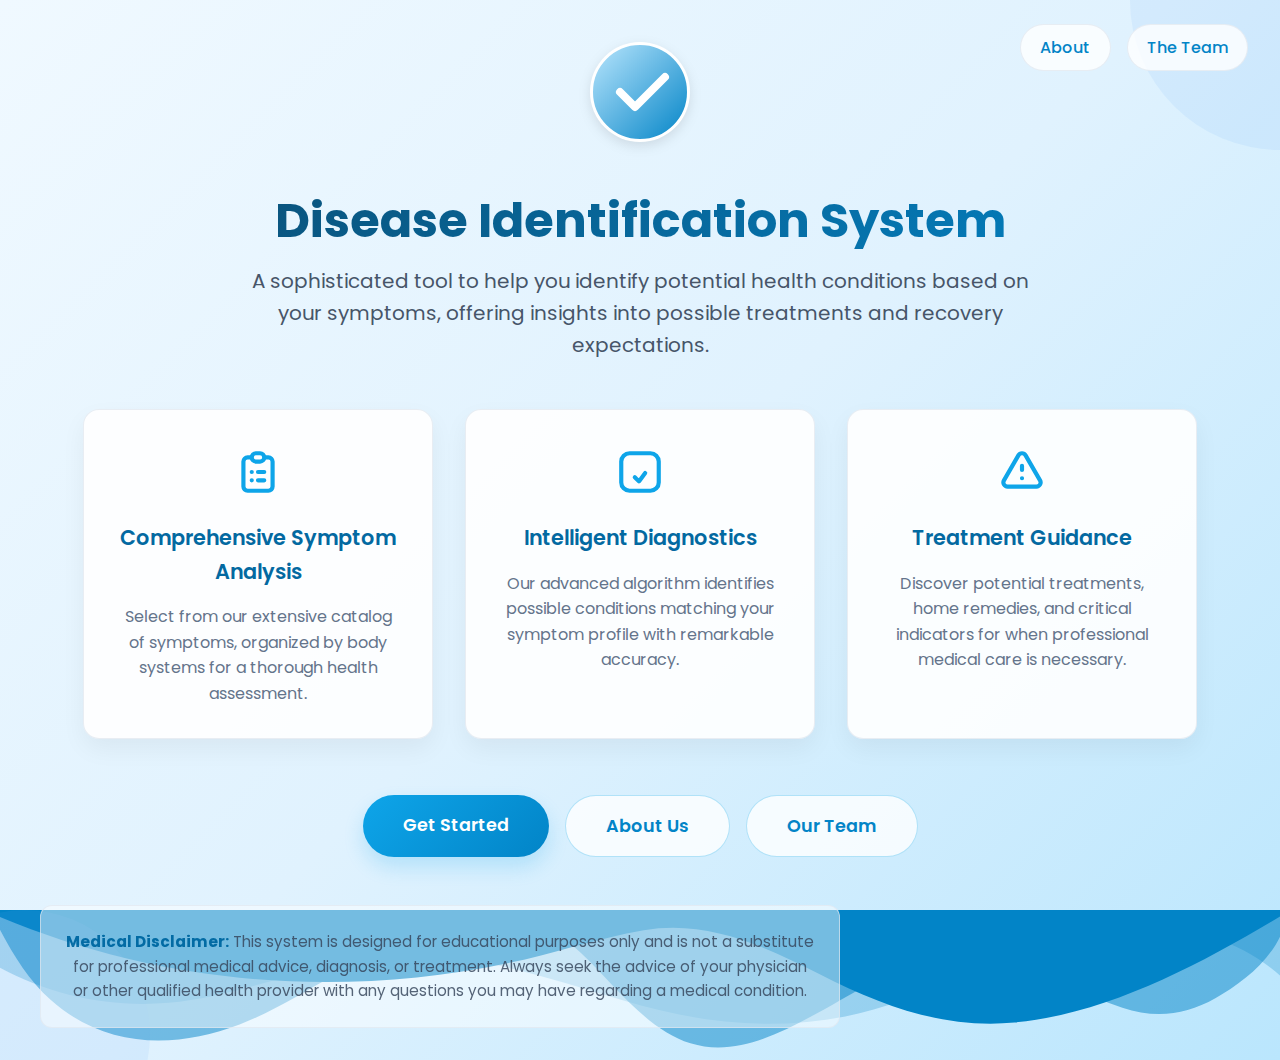
==== home.html @ acebd035 "Add files via upload" ====
<!DOCTYPE html>
<html lang="en">
<head>
    <meta charset="UTF-8">
    <meta name="viewport" content="width=device-width, initial-scale=1.0">
    <title>Disease Identification System - Welcome</title>
    <style>
        @import url('https://fonts.googleapis.com/css2?family=Poppins:wght@300;400;500;600;700&display=swap');
        
        * {
            margin: 0;
            padding: 0;
            box-sizing: border-box;
            font-family: 'Poppins', sans-serif;
        }
        
        body {
            background-color: #f8fafc;
            color: #334155;
            line-height: 1.6;
            overflow-x: hidden;
        }
        
        .nav-container {
            position: absolute;
            top: 0;
            left: 0;
            width: 100%;
            padding: 1.5rem 2rem;
            display: flex;
            justify-content: flex-end;
            z-index: 10;
        }
        
        .nav-buttons {
            display: flex;
            gap: 1rem;
        }
        
        .nav-btn {
            background-color: rgba(255, 255, 255, 0.8);
            color: #0284c7;
            padding: 0.6rem 1.2rem;
            border-radius: 30px;
            text-decoration: none;
            font-weight: 500;
            transition: all 0.3s ease;
            border: 1px solid rgba(226, 232, 240, 0.8);
        }
        
        .nav-btn:hover {
            background-color: white;
            transform: translateY(-2px);
            box-shadow: 0 5px 15px rgba(0, 0, 0, 0.05);
        }
        
        .hero-container {
            min-height: 100vh;
            display: flex;
            flex-direction: column;
            align-items: center;
            justify-content: center;
            padding: 2rem;
            text-align: center;
            background: linear-gradient(135deg, #f0f9ff 0%, #e0f2fe 50%, #bae6fd 100%);
            position: relative;
            overflow: hidden;
        }
        
        .hero-container::before {
            content: '';
            position: absolute;
            top: -150px;
            right: -150px;
            width: 300px;
            height: 300px;
            border-radius: 50%;
            background: rgba(96, 165, 250, 0.1);
            z-index: 0;
        }
        
        .hero-container::after {
            content: '';
            position: absolute;
            bottom: -100px;
            left: -100px;
            width: 250px;
            height: 250px;
            border-radius: 50%;
            background: rgba(96, 165, 250, 0.1);
            z-index: 0;
        }
        
        .content-wrapper {
            position: relative;
            z-index: 1;
            width: 100%;
            max-width: 1200px;
        }
        
        .logo {
            margin-bottom: 2rem;
            position: relative;
        }
        
        .logo svg {
            filter: drop-shadow(0px 4px 6px rgba(0, 0, 0, 0.1));
        }
        
        h1 {
            font-size: 3rem;
            font-weight: 700;
            margin-bottom: 1rem;
            background: linear-gradient(135deg, #0c4a6e 0%, #0284c7 100%);
            -webkit-background-clip: text;
            -webkit-text-fill-color: transparent;
            background-clip: text;
            line-height: 1.2;
        }
        
        .tagline {
            font-size: 1.25rem;
            font-weight: 400;
            margin-bottom: 3rem;
            max-width: 800px;
            margin-left: auto;
            margin-right: auto;
            color: #475569;
        }
        
        .features {
            display: flex;
            flex-wrap: wrap;
            justify-content: center;
            gap: 2rem;
            margin-bottom: 3.5rem;
            max-width: 1200px;
        }
        
        .feature {
            background-color: rgba(255, 255, 255, 0.9);
            padding: 2rem;
            border-radius: 16px;
            box-shadow: 0 10px 25px rgba(0, 0, 0, 0.05);
            flex: 1 1 300px;
            max-width: 350px;
            transition: all 0.4s ease;
            border: 1px solid rgba(226, 232, 240, 0.8);
            position: relative;
            overflow: hidden;
        }
        
        .feature::before {
            content: '';
            position: absolute;
            top: 0;
            left: 0;
            right: 0;
            height: 4px;
            background: linear-gradient(90deg, #0ea5e9, #38bdf8);
            transform: scaleX(0);
            transform-origin: left;
            transition: transform 0.4s ease;
        }
        
        .feature:hover {
            transform: translateY(-10px);
            box-shadow: 0 20px 30px rgba(0, 0, 0, 0.08);
        }
        
        .feature:hover::before {
            transform: scaleX(1);
        }
        
        .feature h3 {
            color: #0369a1;
            margin-bottom: 1rem;
            font-weight: 600;
            font-size: 1.3rem;
            position: relative;
            display: inline-block;
        }
        
        .feature p {
            color: #64748b;
            font-size: 1rem;
        }
        
        .feature-icon {
            margin-bottom: 1.2rem;
            height: 60px;
            display: flex;
            justify-content: center;
            align-items: center;
        }
        
        .main-buttons {
            display: flex;
            gap: 1rem;
            justify-content: center;
            flex-wrap: wrap;
        }
        
        .get-started-btn {
            display: inline-block;
            background: linear-gradient(135deg, #0ea5e9 0%, #0284c7 100%);
            color: white;
            font-size: 1.1rem;
            padding: 1rem 2.5rem;
            border-radius: 50px;
            text-decoration: none;
            font-weight: 600;
            transition: all 0.3s ease;
            border: none;
            cursor: pointer;
            box-shadow: 0 10px 20px rgba(14, 165, 233, 0.2);
            position: relative;
            overflow: hidden;
            z-index: 1;
        }
        
        .get-started-btn::before {
            content: '';
            position: absolute;
            top: 0;
            left: 0;
            width: 100%;
            height: 100%;
            background: linear-gradient(135deg, #0284c7 0%, #075985 100%);
            z-index: -1;
            opacity: 0;
            transition: opacity 0.3s ease;
        }
        
        .get-started-btn:hover {
            transform: translateY(-3px);
            box-shadow: 0 15px 25px rgba(14, 165, 233, 0.3);
        }
        
        .get-started-btn:hover::before {
            opacity: 1;
        }
        
        .get-started-btn:active {
            transform: translateY(0);
        }
        
        .secondary-btn {
            display: inline-block;
            background: rgba(255, 255, 255, 0.8);
            color: #0284c7;
            font-size: 1.1rem;
            padding: 1rem 2.5rem;
            border-radius: 50px;
            text-decoration: none;
            font-weight: 600;
            transition: all 0.3s ease;
            border: 1px solid rgba(14, 165, 233, 0.3);
            cursor: pointer;
        }
        
        .secondary-btn:hover {
            background: white;
            transform: translateY(-3px);
            box-shadow: 0 10px 20px rgba(0, 0, 0, 0.05);
        }
        
        .wave-divider {
            width: 100%;
            position: absolute;
            bottom: 0;
            left: 0;
            line-height: 0;
        }
        
        .wave-divider svg {
            width: 100%;
            height: 150px;
        }
        
        .disclaimer {
            margin-top: 3rem;
            font-size: 0.95rem;
            opacity: 0.9;
            max-width: 800px;
            padding: 1.5rem;
            background-color: rgba(255, 255, 255, 0.5);
            border-radius: 12px;
            border: 1px solid rgba(226, 232, 240, 0.8);
            color: #475569;
        }
        
        .disclaimer strong {
            color: #0369a1;
        }
        
        @media (max-width: 768px) {
            h1 {
                font-size: 2.2rem;
            }
            
            .tagline {
                font-size: 1.1rem;
            }
            
            .feature {
                padding: 1.5rem;
            }
            
            .nav-container {
                justify-content: center;
                padding: 1rem;
            }
        }
    </style>
</head>
<body>
    <div class="hero-container">
        <div class="nav-container">
            <div class="nav-buttons">
                <a href="about.html" class="nav-btn">About</a>
                <a href="theteam.html" class="nav-btn">The Team</a>
            </div>
        </div>
        
        <div class="content-wrapper">
            <div class="logo">
                <svg width="120" height="120" viewBox="0 0 120 120">
                    <defs>
                        <linearGradient id="logoGradient" x1="0%" y1="0%" x2="100%" y2="100%">
                            <stop offset="0%" stop-color="#bae6fd" />
                            <stop offset="100%" stop-color="#0284c7" />
                        </linearGradient>
                    </defs>
                    <circle cx="60" cy="60" r="50" fill="white" />
                    <circle cx="60" cy="60" r="48" fill="url(#logoGradient)" stroke="white" stroke-width="2" />
                    <path d="M40,60 L55,75 L85,45" stroke="white" stroke-width="8" fill="none" stroke-linecap="round" stroke-linejoin="round" />
                </svg>
            </div>
            
            <h1>Disease Identification System</h1>
            <p class="tagline">A sophisticated tool to help you identify potential health conditions based on your symptoms, offering insights into possible treatments and recovery expectations.</p>
            
            <div class="features">
                <div class="feature">
                    <div class="feature-icon">
                        <svg width="50" height="50" viewBox="0 0 24 24" fill="none" xmlns="http://www.w3.org/2000/svg">
                            <path d="M9 5H7C5.89543 5 5 5.89543 5 7V19C5 20.1046 5.89543 21 7 21H17C18.1046 21 19 20.1046 19 19V7C19 5.89543 18.1046 5 17 5H15M9 5C9 6.10457 9.89543 7 11 7H13C14.1046 7 15 6.10457 15 5M9 5C9 3.89543 9.89543 3 11 3H13C14.1046 3 15 3.89543 15 5M12 12H15M12 16H15M9 12H9.01M9 16H9.01" stroke="#0ea5e9" stroke-width="2" stroke-linecap="round" stroke-linejoin="round"/>
                        </svg>
                    </div>
                    <h3>Comprehensive Symptom Analysis</h3>
                    <p>Select from our extensive catalog of symptoms, organized by body systems for a thorough health assessment.</p>
                </div>
                
                <div class="feature">
                    <div class="feature-icon">
                        <svg width="50" height="50" viewBox="0 0 24 24" fill="none" xmlns="http://www.w3.org/2000/svg">
                            <path d="M9.5 14.5L11.5 16.5L14.5 12.5M7 21H17C19.2091 21 21 19.2091 21 17V7C21 4.79086 19.2091 3 17 3H7C4.79086 3 3 4.79086 3 7V17C3 19.2091 4.79086 21 7 21Z" stroke="#0ea5e9" stroke-width="2" stroke-linecap="round" stroke-linejoin="round"/>
                        </svg>
                    </div>
                    <h3>Intelligent Diagnostics</h3>
                    <p>Our advanced algorithm identifies possible conditions matching your symptom profile with remarkable accuracy.</p>
                </div>
                
                <div class="feature">
                    <div class="feature-icon">
                        <svg width="50" height="50" viewBox="0 0 24 24" fill="none" xmlns="http://www.w3.org/2000/svg">
                            <path d="M12 9V11M12 15H12.01M5.07183 19H18.9282C20.4678 19 21.4301 17.3333 20.6603 16L13.7321 4C12.9623 2.66667 11.0378 2.66667 10.268 4L3.33978 16C2.56998 17.3333 3.53223 19 5.07183 19Z" stroke="#0ea5e9" stroke-width="2" stroke-linecap="round" stroke-linejoin="round"/>
                        </svg>
                    </div>
                    <h3>Treatment Guidance</h3>
                    <p>Discover potential treatments, home remedies, and critical indicators for when professional medical care is necessary.</p>
                </div>
            </div>
            
            <div class="main-buttons">
                <a href="index.html" class="get-started-btn">Get Started</a>
                <a href="about.html" class="secondary-btn">About Us</a>
                <a href="theteam.html" class="secondary-btn">Our Team</a>
            </div>
            
            <div class="disclaimer">
                <strong>Medical Disclaimer:</strong> This system is designed for educational purposes only and is not a substitute for professional medical advice, diagnosis, or treatment. Always seek the advice of your physician or other qualified health provider with any questions you may have regarding a medical condition.
            </div>
        </div>
        
        <div class="wave-divider">
            <svg xmlns="http://www.w3.org/2000/svg" viewBox="0 0 1200 120" preserveAspectRatio="none">
                <path d="M0,0V46.29c47.79,22.2,103.59,32.17,158,28,70.36-5.37,136.33-33.31,206.8-37.5C438.64,32.43,512.34,53.67,583,72.05c69.27,18,138.3,24.88,209.4,13.08,36.15-6,69.85-17.84,104.45-29.34C989.49,25,1113-14.29,1200,52.47V0Z" opacity=".25" fill="#0284c7"></path>
                <path d="M0,0V15.81C13,36.92,27.64,56.86,47.69,72.05,99.41,111.27,165,111,224.58,91.58c31.15-10.15,60.09-26.07,89.67-39.8,40.92-19,84.73-46,130.83-49.67,36.26-2.85,70.9,9.42,98.6,31.56,31.77,25.39,62.32,62,103.63,73,40.44,10.79,81.35-6.69,119.13-24.28s75.16-39,116.92-43.05c59.73-5.85,113.28,22.88,168.9,38.84,30.2,8.66,59,6.17,87.09-7.5,22.43-10.89,48-26.93,60.65-49.24V0Z" opacity=".5" fill="#0284c7"></path>
                <path d="M0,0V5.63C149.93,59,314.09,71.32,475.83,42.57c43-7.64,84.23-20.12,127.61-26.46,59-8.63,112.48,12.24,165.56,35.4C827.93,77.22,886,95.24,951.2,90c86.53-7,172.46-45.71,248.8-84.81V0Z" fill="#0284c7"></path>
            </svg>
        </div>
    </div>
</body>
</html>
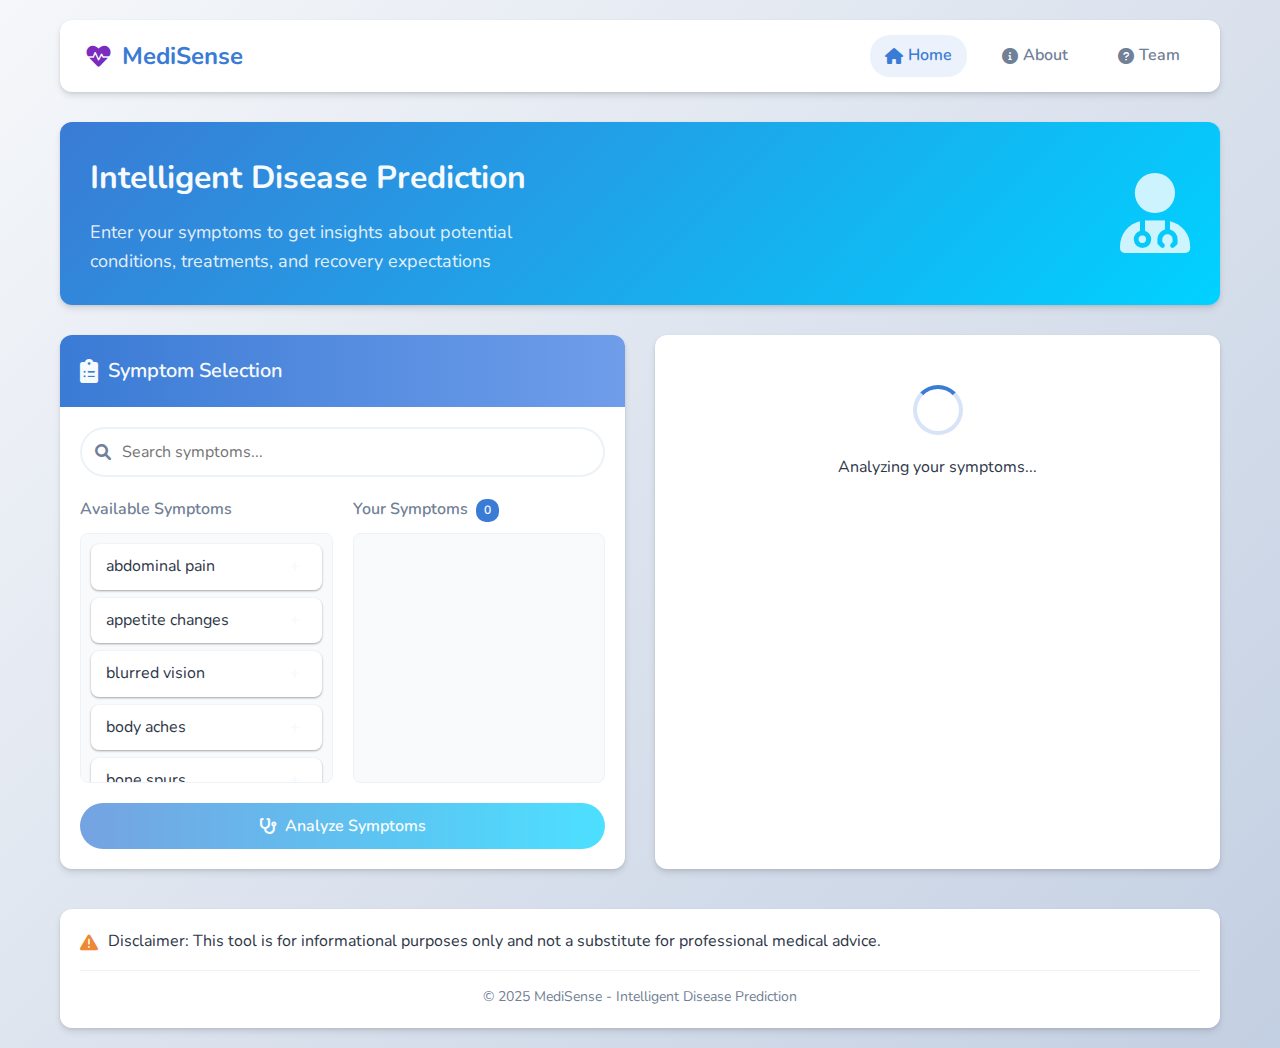
==== commit 1c2ed76b: "Update home.html" ====
--- a/home.html
+++ b/home.html
@@ -3,394 +3,141 @@
 <head>
     <meta charset="UTF-8">
     <meta name="viewport" content="width=device-width, initial-scale=1.0">
-    <title>Disease Identification System - Welcome</title>
-    <style>
-        @import url('https://fonts.googleapis.com/css2?family=Poppins:wght@300;400;500;600;700&display=swap');
-        
-        * {
-            margin: 0;
-            padding: 0;
-            box-sizing: border-box;
-            font-family: 'Poppins', sans-serif;
-        }
-        
-        body {
-            background-color: #f8fafc;
-            color: #334155;
-            line-height: 1.6;
-            overflow-x: hidden;
-        }
-        
-        .nav-container {
-            position: absolute;
-            top: 0;
-            left: 0;
-            width: 100%;
-            padding: 1.5rem 2rem;
-            display: flex;
-            justify-content: flex-end;
-            z-index: 10;
-        }
-        
-        .nav-buttons {
-            display: flex;
-            gap: 1rem;
-        }
-        
-        .nav-btn {
-            background-color: rgba(255, 255, 255, 0.8);
-            color: #0284c7;
-            padding: 0.6rem 1.2rem;
-            border-radius: 30px;
-            text-decoration: none;
-            font-weight: 500;
-            transition: all 0.3s ease;
-            border: 1px solid rgba(226, 232, 240, 0.8);
-        }
-        
-        .nav-btn:hover {
-            background-color: white;
-            transform: translateY(-2px);
-            box-shadow: 0 5px 15px rgba(0, 0, 0, 0.05);
-        }
-        
-        .hero-container {
-            min-height: 100vh;
-            display: flex;
-            flex-direction: column;
-            align-items: center;
-            justify-content: center;
-            padding: 2rem;
-            text-align: center;
-            background: linear-gradient(135deg, #f0f9ff 0%, #e0f2fe 50%, #bae6fd 100%);
-            position: relative;
-            overflow: hidden;
-        }
-        
-        .hero-container::before {
-            content: '';
-            position: absolute;
-            top: -150px;
-            right: -150px;
-            width: 300px;
-            height: 300px;
-            border-radius: 50%;
-            background: rgba(96, 165, 250, 0.1);
-            z-index: 0;
-        }
-        
-        .hero-container::after {
-            content: '';
-            position: absolute;
-            bottom: -100px;
-            left: -100px;
-            width: 250px;
-            height: 250px;
-            border-radius: 50%;
-            background: rgba(96, 165, 250, 0.1);
-            z-index: 0;
-        }
-        
-        .content-wrapper {
-            position: relative;
-            z-index: 1;
-            width: 100%;
-            max-width: 1200px;
-        }
-        
-        .logo {
-            margin-bottom: 2rem;
-            position: relative;
-        }
-        
-        .logo svg {
-            filter: drop-shadow(0px 4px 6px rgba(0, 0, 0, 0.1));
-        }
-        
-        h1 {
-            font-size: 3rem;
-            font-weight: 700;
-            margin-bottom: 1rem;
-            background: linear-gradient(135deg, #0c4a6e 0%, #0284c7 100%);
-            -webkit-background-clip: text;
-            -webkit-text-fill-color: transparent;
-            background-clip: text;
-            line-height: 1.2;
-        }
-        
-        .tagline {
-            font-size: 1.25rem;
-            font-weight: 400;
-            margin-bottom: 3rem;
-            max-width: 800px;
-            margin-left: auto;
-            margin-right: auto;
-            color: #475569;
-        }
-        
-        .features {
-            display: flex;
-            flex-wrap: wrap;
-            justify-content: center;
-            gap: 2rem;
-            margin-bottom: 3.5rem;
-            max-width: 1200px;
-        }
-        
-        .feature {
-            background-color: rgba(255, 255, 255, 0.9);
-            padding: 2rem;
-            border-radius: 16px;
-            box-shadow: 0 10px 25px rgba(0, 0, 0, 0.05);
-            flex: 1 1 300px;
-            max-width: 350px;
-            transition: all 0.4s ease;
-            border: 1px solid rgba(226, 232, 240, 0.8);
-            position: relative;
-            overflow: hidden;
-        }
-        
-        .feature::before {
-            content: '';
-            position: absolute;
-            top: 0;
-            left: 0;
-            right: 0;
-            height: 4px;
-            background: linear-gradient(90deg, #0ea5e9, #38bdf8);
-            transform: scaleX(0);
-            transform-origin: left;
-            transition: transform 0.4s ease;
-        }
-        
-        .feature:hover {
-            transform: translateY(-10px);
-            box-shadow: 0 20px 30px rgba(0, 0, 0, 0.08);
-        }
-        
-        .feature:hover::before {
-            transform: scaleX(1);
-        }
-        
-        .feature h3 {
-            color: #0369a1;
-            margin-bottom: 1rem;
-            font-weight: 600;
-            font-size: 1.3rem;
-            position: relative;
-            display: inline-block;
-        }
-        
-        .feature p {
-            color: #64748b;
-            font-size: 1rem;
-        }
-        
-        .feature-icon {
-            margin-bottom: 1.2rem;
-            height: 60px;
-            display: flex;
-            justify-content: center;
-            align-items: center;
-        }
-        
-        .main-buttons {
-            display: flex;
-            gap: 1rem;
-            justify-content: center;
-            flex-wrap: wrap;
-        }
-        
-        .get-started-btn {
-            display: inline-block;
-            background: linear-gradient(135deg, #0ea5e9 0%, #0284c7 100%);
-            color: white;
-            font-size: 1.1rem;
-            padding: 1rem 2.5rem;
-            border-radius: 50px;
-            text-decoration: none;
-            font-weight: 600;
-            transition: all 0.3s ease;
-            border: none;
-            cursor: pointer;
-            box-shadow: 0 10px 20px rgba(14, 165, 233, 0.2);
-            position: relative;
-            overflow: hidden;
-            z-index: 1;
-        }
-        
-        .get-started-btn::before {
-            content: '';
-            position: absolute;
-            top: 0;
-            left: 0;
-            width: 100%;
-            height: 100%;
-            background: linear-gradient(135deg, #0284c7 0%, #075985 100%);
-            z-index: -1;
-            opacity: 0;
-            transition: opacity 0.3s ease;
-        }
-        
-        .get-started-btn:hover {
-            transform: translateY(-3px);
-            box-shadow: 0 15px 25px rgba(14, 165, 233, 0.3);
-        }
-        
-        .get-started-btn:hover::before {
-            opacity: 1;
-        }
-        
-        .get-started-btn:active {
-            transform: translateY(0);
-        }
-        
-        .secondary-btn {
-            display: inline-block;
-            background: rgba(255, 255, 255, 0.8);
-            color: #0284c7;
-            font-size: 1.1rem;
-            padding: 1rem 2.5rem;
-            border-radius: 50px;
-            text-decoration: none;
-            font-weight: 600;
-            transition: all 0.3s ease;
-            border: 1px solid rgba(14, 165, 233, 0.3);
-            cursor: pointer;
-        }
-        
-        .secondary-btn:hover {
-            background: white;
-            transform: translateY(-3px);
-            box-shadow: 0 10px 20px rgba(0, 0, 0, 0.05);
-        }
-        
-        .wave-divider {
-            width: 100%;
-            position: absolute;
-            bottom: 0;
-            left: 0;
-            line-height: 0;
-        }
-        
-        .wave-divider svg {
-            width: 100%;
-            height: 150px;
-        }
-        
-        .disclaimer {
-            margin-top: 3rem;
-            font-size: 0.95rem;
-            opacity: 0.9;
-            max-width: 800px;
-            padding: 1.5rem;
-            background-color: rgba(255, 255, 255, 0.5);
-            border-radius: 12px;
-            border: 1px solid rgba(226, 232, 240, 0.8);
-            color: #475569;
-        }
-        
-        .disclaimer strong {
-            color: #0369a1;
-        }
-        
-        @media (max-width: 768px) {
-            h1 {
-                font-size: 2.2rem;
-            }
-            
-            .tagline {
-                font-size: 1.1rem;
-            }
-            
-            .feature {
-                padding: 1.5rem;
-            }
-            
-            .nav-container {
-                justify-content: center;
-                padding: 1rem;
-            }
-        }
-    </style>
+    <title>MediSense | Intelligent Disease Predictor</title>
+    <link rel="stylesheet" href="styles.css">
+    <link href="https://cdnjs.cloudflare.com/ajax/libs/font-awesome/6.0.0-beta3/css/all.min.css" rel="stylesheet">
+    <link href="https://fonts.googleapis.com/css2?family=Nunito:wght@300;400;500;600;700&display=swap" rel="stylesheet">
 </head>
 <body>
-    <div class="hero-container">
-        <div class="nav-container">
-            <div class="nav-buttons">
-                <a href="about.html" class="nav-btn">About</a>
-                <a href="theteam.html" class="nav-btn">The Team</a>
+    <div class="app-container">
+        <nav class="app-nav">
+            <div class="logo">
+                <i class="fas fa-heartbeat pulse-icon"></i>
+                <h1>MediSense</h1>
+            </div>
+            <div class="nav-links">
+                <a href="index.html" class="active"><i class="fas fa-home"></i> Home</a>
+                <a href="about.html"><i class="fas fa-info-circle"></i> About</a>
+                <a href="theteam.html"><i class="fas fa-question-circle"></i> Team</a>
+            </div>
+        </nav>
+
+        <div class="hero-section">
+            <div class="hero-content">
+                <h2>Intelligent Disease Prediction</h2>
+                <p>Enter your symptoms to get insights about potential conditions, treatments, and recovery expectations</p>
+            </div>
+            <div class="hero-image">
+                <i class="fas fa-user-md"></i>
             </div>
         </div>
-        
-        <div class="content-wrapper">
-            <div class="logo">
-                <svg width="120" height="120" viewBox="0 0 120 120">
-                    <defs>
-                        <linearGradient id="logoGradient" x1="0%" y1="0%" x2="100%" y2="100%">
-                            <stop offset="0%" stop-color="#bae6fd" />
-                            <stop offset="100%" stop-color="#0284c7" />
-                        </linearGradient>
-                    </defs>
-                    <circle cx="60" cy="60" r="50" fill="white" />
-                    <circle cx="60" cy="60" r="48" fill="url(#logoGradient)" stroke="white" stroke-width="2" />
-                    <path d="M40,60 L55,75 L85,45" stroke="white" stroke-width="8" fill="none" stroke-linecap="round" stroke-linejoin="round" />
-                </svg>
-            </div>
-            
-            <h1>Disease Identification System</h1>
-            <p class="tagline">A sophisticated tool to help you identify potential health conditions based on your symptoms, offering insights into possible treatments and recovery expectations.</p>
-            
-            <div class="features">
-                <div class="feature">
-                    <div class="feature-icon">
-                        <svg width="50" height="50" viewBox="0 0 24 24" fill="none" xmlns="http://www.w3.org/2000/svg">
-                            <path d="M9 5H7C5.89543 5 5 5.89543 5 7V19C5 20.1046 5.89543 21 7 21H17C18.1046 21 19 20.1046 19 19V7C19 5.89543 18.1046 5 17 5H15M9 5C9 6.10457 9.89543 7 11 7H13C14.1046 7 15 6.10457 15 5M9 5C9 3.89543 9.89543 3 11 3H13C14.1046 3 15 3.89543 15 5M12 12H15M12 16H15M9 12H9.01M9 16H9.01" stroke="#0ea5e9" stroke-width="2" stroke-linecap="round" stroke-linejoin="round"/>
-                        </svg>
-                    </div>
-                    <h3>Comprehensive Symptom Analysis</h3>
-                    <p>Select from our extensive catalog of symptoms, organized by body systems for a thorough health assessment.</p>
+
+        <main class="main-content">
+            <section class="symptoms-card">
+                <div class="card-header">
+                    <i class="fas fa-clipboard-list"></i>
+                    <h2>Symptom Selection</h2>
                 </div>
                 
-                <div class="feature">
-                    <div class="feature-icon">
-                        <svg width="50" height="50" viewBox="0 0 24 24" fill="none" xmlns="http://www.w3.org/2000/svg">
-                            <path d="M9.5 14.5L11.5 16.5L14.5 12.5M7 21H17C19.2091 21 21 19.2091 21 17V7C21 4.79086 19.2091 3 17 3H7C4.79086 3 3 4.79086 3 7V17C3 19.2091 4.79086 21 7 21Z" stroke="#0ea5e9" stroke-width="2" stroke-linecap="round" stroke-linejoin="round"/>
-                        </svg>
-                    </div>
-                    <h3>Intelligent Diagnostics</h3>
-                    <p>Our advanced algorithm identifies possible conditions matching your symptom profile with remarkable accuracy.</p>
+                <div class="search-wrapper">
+                    <i class="fas fa-search"></i>
+                    <input type="text" id="symptom-search" placeholder="Search symptoms...">
                 </div>
                 
-                <div class="feature">
-                    <div class="feature-icon">
-                        <svg width="50" height="50" viewBox="0 0 24 24" fill="none" xmlns="http://www.w3.org/2000/svg">
-                            <path d="M12 9V11M12 15H12.01M5.07183 19H18.9282C20.4678 19 21.4301 17.3333 20.6603 16L13.7321 4C12.9623 2.66667 11.0378 2.66667 10.268 4L3.33978 16C2.56998 17.3333 3.53223 19 5.07183 19Z" stroke="#0ea5e9" stroke-width="2" stroke-linecap="round" stroke-linejoin="round"/>
-                        </svg>
+                <div class="symptoms-selection">
+                    <div class="symptoms-column">
+                        <h3>Available Symptoms</h3>
+                        <div id="available-symptoms-list" class="symptoms-list"></div>
                     </div>
-                    <h3>Treatment Guidance</h3>
-                    <p>Discover potential treatments, home remedies, and critical indicators for when professional medical care is necessary.</p>
+                    
+                    <div class="symptoms-column">
+                        <h3>Your Symptoms <span id="selected-count" class="count-badge">0</span></h3>
+                        <div id="selected-symptoms-list" class="symptoms-list"></div>
+                    </div>
                 </div>
+                
+                <button id="predict-btn" class="action-button" disabled>
+                    <i class="fas fa-stethoscope"></i> Analyze Symptoms
+                </button>
+            </section>
+
+            <section class="results-card" id="results-container">
+                <div class="loader-container" id="loader">
+                    <div class="loader"></div>
+                    <p>Analyzing your symptoms...</p>
+                </div>
+                
+                <div id="results-content" style="display: none;">
+                    <div class="diagnosis-section">
+                        <div class="diagnosis-header">
+                            <i class="fas fa-user-md"></i>
+                            <h3>Probable Diagnosis</h3>
+                        </div>
+                        <div class="diagnosis-result">
+                            <h2 id="disease-result">-</h2>
+                            <div class="confidence-container">
+                                <div class="confidence-wrapper">
+                                    <div id="confidence-bar" class="confidence-bar"></div>
+                                </div>
+                                <span id="confidence-text">Confidence: 0%</span>
+                            </div>
+                        </div>
+                    </div>
+                    
+                    <div class="info-grid">
+                        <div class="info-card">
+                            <div class="info-header">
+                                <i class="fas fa-pills"></i>
+                                <h3>Recommended Medicines</h3>
+                            </div>
+                            <div id="medicines-result" class="info-content"></div>
+                        </div>
+                        
+                        <div class="info-card">
+                            <div class="info-header">
+                                <i class="fas fa-mortar-pestle"></i>
+                                <h3>Home Remedies</h3>
+                            </div>
+                            <div id="remedies-result" class="info-content"></div>
+                        </div>
+                        
+                        <div class="info-card">
+                            <div class="info-header">
+                                <i class="fas fa-calendar-alt"></i>
+                                <h3>Recovery Time</h3>
+                            </div>
+                            <div id="recovery-result" class="info-content"></div>
+                        </div>
+                        
+                        <div class="info-card">
+                            <div class="info-header">
+                                <i class="fas fa-shield-alt"></i>
+                                <h3>Precautions</h3>
+                            </div>
+                            <div id="precautions-result" class="info-content"></div>
+                        </div>
+                    </div>
+                </div>
+                
+                <div id="no-match" class="no-match" style="display: none;">
+                    <i class="fas fa-exclamation-circle"></i>
+                    <h3>No Matching Condition Found</h3>
+                    <p>Please select different or additional symptoms to improve the analysis.</p>
+                </div>
+            </section>
+        </main>
+
+        <footer class="app-footer">
+            <div class="disclaimer">
+                <i class="fas fa-exclamation-triangle"></i>
+                <p>Disclaimer: This tool is for informational purposes only and not a substitute for professional medical advice.</p>
             </div>
-            
-            <div class="main-buttons">
-                <a href="index.html" class="get-started-btn">Get Started</a>
-                <a href="about.html" class="secondary-btn">About Us</a>
-                <a href="theteam.html" class="secondary-btn">Our Team</a>
+            <div class="copyright">
+                <p>&copy; 2025 MediSense - Intelligent Disease Prediction</p>
             </div>
-            
-            <div class="disclaimer">
-                <strong>Medical Disclaimer:</strong> This system is designed for educational purposes only and is not a substitute for professional medical advice, diagnosis, or treatment. Always seek the advice of your physician or other qualified health provider with any questions you may have regarding a medical condition.
-            </div>
-        </div>
-        
-        <div class="wave-divider">
-            <svg xmlns="http://www.w3.org/2000/svg" viewBox="0 0 1200 120" preserveAspectRatio="none">
-                <path d="M0,0V46.29c47.79,22.2,103.59,32.17,158,28,70.36-5.37,136.33-33.31,206.8-37.5C438.64,32.43,512.34,53.67,583,72.05c69.27,18,138.3,24.88,209.4,13.08,36.15-6,69.85-17.84,104.45-29.34C989.49,25,1113-14.29,1200,52.47V0Z" opacity=".25" fill="#0284c7"></path>
-                <path d="M0,0V15.81C13,36.92,27.64,56.86,47.69,72.05,99.41,111.27,165,111,224.58,91.58c31.15-10.15,60.09-26.07,89.67-39.8,40.92-19,84.73-46,130.83-49.67,36.26-2.85,70.9,9.42,98.6,31.56,31.77,25.39,62.32,62,103.63,73,40.44,10.79,81.35-6.69,119.13-24.28s75.16-39,116.92-43.05c59.73-5.85,113.28,22.88,168.9,38.84,30.2,8.66,59,6.17,87.09-7.5,22.43-10.89,48-26.93,60.65-49.24V0Z" opacity=".5" fill="#0284c7"></path>
-                <path d="M0,0V5.63C149.93,59,314.09,71.32,475.83,42.57c43-7.64,84.23-20.12,127.61-26.46,59-8.63,112.48,12.24,165.56,35.4C827.93,77.22,886,95.24,951.2,90c86.53-7,172.46-45.71,248.8-84.81V0Z" fill="#0284c7"></path>
-            </svg>
-        </div>
+        </footer>
     </div>
+
+    <script src="script.js"></script>
 </body>
-</html>+</html>
--- a/styles.css
+++ b/styles.css
@@ -0,0 +1,555 @@
+:root {
+    --primary: #3a7bd5;
+    --primary-light: #6f9dea;
+    --primary-dark: #2d62ab;
+    --secondary: #00d2ff;
+    --accent: #7b2cbf;
+    --text-dark: #2d3748;
+    --text-light: #718096;
+    --text-white: #f7fafc;
+    --bg-white: #ffffff;
+    --bg-light: #f8fafc;
+    --bg-gray: #edf2f7;
+    --success: #38b2ac;
+    --warning: #ed8936;
+    --danger: #e53e3e;
+    --border-radius: 12px;
+    --shadow-sm: 0 1px 3px rgba(0,0,0,0.12), 0 1px 2px rgba(0,0,0,0.24);
+    --shadow-md: 0 4px 6px rgba(0,0,0,0.1), 0 1px 3px rgba(0,0,0,0.08);
+    --shadow-lg: 0 10px 15px -3px rgba(0,0,0,0.1), 0 4px 6px -2px rgba(0,0,0,0.05);
+    --transition: all 0.3s ease;
+}
+
+* {
+    margin: 0;
+    padding: 0;
+    box-sizing: border-box;
+    font-family: 'Nunito', sans-serif;
+}
+
+body {
+    background: linear-gradient(135deg, #f5f7fa 0%, #c3cfe2 100%);
+    min-height: 100vh;
+    color: var(--text-dark);
+    line-height: 1.6;
+}
+
+.app-container {
+    max-width: 1200px;
+    margin: 0 auto;
+    padding: 20px;
+}
+
+/* Navigation */
+.app-nav {
+    display: flex;
+    justify-content: space-between;
+    align-items: center;
+    padding: 15px 25px;
+    background-color: var(--bg-white);
+    border-radius: var(--border-radius);
+    box-shadow: var(--shadow-md);
+    margin-bottom: 30px;
+}
+
+.logo {
+    display: flex;
+    align-items: center;
+    gap: 10px;
+}
+
+.logo h1 {
+    font-size: 24px;
+    font-weight: 700;
+    color: var(--primary);
+}
+
+.pulse-icon {
+    color: var(--accent);
+    font-size: 24px;
+    animation: pulse 1.5s infinite;
+}
+
+@keyframes pulse {
+    0% {
+        transform: scale(1);
+    }
+    50% {
+        transform: scale(1.1);
+    }
+    100% {
+        transform: scale(1);
+    }
+}
+
+.nav-links {
+    display: flex;
+    gap: 20px;
+}
+
+.nav-links a {
+    text-decoration: none;
+    color: var(--text-light);
+    font-weight: 600;
+    padding: 8px 15px;
+    border-radius: 20px;
+    transition: var(--transition);
+    display: flex;
+    align-items: center;
+    gap: 5px;
+}
+
+.nav-links a:hover, .nav-links a.active {
+    color: var(--primary);
+    background-color: rgba(58, 123, 213, 0.1);
+}
+
+/* Hero Section */
+.hero-section {
+    display: flex;
+    align-items: center;
+    justify-content: space-between;
+    padding: 30px;
+    margin-bottom: 30px;
+    background: linear-gradient(135deg, var(--primary) 0%, var(--secondary) 100%);
+    border-radius: var(--border-radius);
+    color: var(--text-white);
+    box-shadow: var(--shadow-md);
+}
+
+.hero-content {
+    flex: 1;
+}
+
+.hero-content h2 {
+    font-size: 32px;
+    font-weight: 700;
+    margin-bottom: 15px;
+}
+
+.hero-content p {
+    font-size: 18px;
+    opacity: 0.9;
+    max-width: 500px;
+}
+
+.hero-image {
+    display: flex;
+    justify-content: center;
+    align-items: center;
+    font-size: 80px;
+    color: rgba(255, 255, 255, 0.8);
+    margin-left: 20px;
+}
+
+/* Main Content */
+.main-content {
+    display: grid;
+    grid-template-columns: 1fr;
+    gap: 30px;
+}
+
+@media (min-width: 992px) {
+    .main-content {
+        grid-template-columns: 1fr 1fr;
+    }
+}
+
+/* Card Styles */
+.symptoms-card, .results-card {
+    background-color: var(--bg-white);
+    border-radius: var(--border-radius);
+    box-shadow: var(--shadow-md);
+    overflow: hidden;
+    display: flex;
+    flex-direction: column;
+    height: 100%;
+}
+
+.card-header {
+    display: flex;
+    align-items: center;
+    gap: 10px;
+    padding: 20px;
+    background: linear-gradient(to right, var(--primary), var(--primary-light));
+    color: var(--text-white);
+}
+
+.card-header i {
+    font-size: 24px;
+}
+
+.card-header h2 {
+    font-size: 20px;
+    font-weight: 600;
+}
+
+/* Search */
+.search-wrapper {
+    margin: 20px;
+    position: relative;
+}
+
+.search-wrapper i {
+    position: absolute;
+    left: 15px;
+    top: 50%;
+    transform: translateY(-50%);
+    color: var(--text-light);
+}
+
+#symptom-search {
+    width: 100%;
+    padding: 12px 15px 12px 40px;
+    border: 2px solid var(--bg-gray);
+    border-radius: 30px;
+    font-size: 16px;
+    transition: var(--transition);
+}
+
+#symptom-search:focus {
+    outline: none;
+    border-color: var(--primary-light);
+    box-shadow: 0 0 0 3px rgba(58, 123, 213, 0.2);
+}
+
+/* Symptoms Selection */
+.symptoms-selection {
+    display: grid;
+    grid-template-columns: 1fr;
+    gap: 20px;
+    padding: 0 20px;
+}
+
+@media (min-width: 768px) {
+    .symptoms-selection {
+        grid-template-columns: 1fr 1fr;
+    }
+}
+
+.symptoms-column h3 {
+    display: flex;
+    align-items: center;
+    gap: 8px;
+    margin-bottom: 10px;
+    font-size: 16px;
+    color: var(--text-light);
+    font-weight: 600;
+}
+
+.count-badge {
+    background-color: var(--primary);
+    color: white;
+    font-size: 12px;
+    padding: 2px 8px;
+    border-radius: 10px;
+}
+
+.symptoms-list {
+    background-color: var(--bg-light);
+    border-radius: 8px;
+    height: 250px;
+    overflow-y: auto;
+    padding: 10px;
+    border: 1px solid var(--bg-gray);
+}
+
+.symptom-item {
+    display: flex;
+    align-items: center;
+    justify-content: space-between;
+    padding: 10px 15px;
+    margin-bottom: 8px;
+    background-color: var(--bg-white);
+    border-radius: 8px;
+    box-shadow: var(--shadow-sm);
+    transition: var(--transition);
+    cursor: pointer;
+}
+
+.symptom-item:hover {
+    transform: translateY(-2px);
+    box-shadow: 0 5px 15px rgba(0,0,0,0.08);
+}
+
+.symptom-item.available:hover {
+    border-left: 3px solid var(--primary);
+}
+
+.symptom-item.selected {
+    background-color: rgba(58, 123, 213, 0.1);
+    border-left: 3px solid var(--primary);
+}
+
+.symptom-item.selected:hover {
+    background-color: rgba(58, 123, 213, 0.15);
+}
+
+.symptom-action {
+    display: flex;
+    align-items: center;
+    justify-content: center;
+    width: 24px;
+    height: 24px;
+    border-radius: 50%;
+    color: var(--text-white);
+    font-weight: bold;
+    transition: var(--transition);
+}
+
+.symptom-item.available .symptom-action {
+    background-color: var(--primary);
+}
+
+.symptom-item.selected .symptom-action {
+    background-color: var(--danger);
+}
+
+/* Button */
+.action-button {
+    margin: 20px;
+    padding: 12px 24px;
+    background: linear-gradient(to right, var(--primary), var(--secondary));
+    color: var(--text-white);
+    border: none;
+    border-radius: 30px;
+    font-size: 16px;
+    font-weight: 600;
+    cursor: pointer;
+    display: flex;
+    align-items: center;
+    justify-content: center;
+    gap: 8px;
+    transition: var(--transition);
+    box-shadow: var(--shadow-md);
+}
+
+.action-button:hover {
+    transform: translateY(-2px);
+    box-shadow: var(--shadow-lg);
+}
+
+.action-button:disabled {
+    opacity: 0.7;
+    cursor: not-allowed;
+    transform: none;
+    box-shadow: none;
+}
+
+/* Loader */
+.loader-container {
+    display: flex;
+    flex-direction: column;
+    align-items: center;
+    justify-content: center;
+    padding: 50px 0;
+}
+
+.loader {
+    border: 4px solid rgba(58, 123, 213, 0.2);
+    border-top: 4px solid var(--primary);
+    border-radius: 50%;
+    width: 50px;
+    height: 50px;
+    animation: spin 1s linear infinite;
+    margin-bottom: 20px;
+}
+
+@keyframes spin {
+    0% { transform: rotate(0deg); }
+    100% { transform: rotate(360deg); }
+}
+
+/* Results Content */
+.diagnosis-section {
+    padding: 20px;
+    text-align: center;
+    border-bottom: 1px solid var(--bg-gray);
+}
+
+.diagnosis-header {
+    display: flex;
+    align-items: center;
+    justify-content: center;
+    gap: 8px;
+    margin-bottom: 15px;
+}
+
+.diagnosis-header i {
+    color: var(--primary);
+    font-size: 24px;
+}
+
+.diagnosis-result h2 {
+    font-size: 28px;
+    color: var(--accent);
+    margin-bottom: 15px;
+}
+
+.confidence-container {
+    display: flex;
+    flex-direction: column;
+    align-items: center;
+    gap: 8px;
+}
+
+.confidence-wrapper {
+    width: 100%;
+    max-width: 300px;
+    height: 12px;
+    background-color: var(--bg-gray);
+    border-radius: 10px;
+    overflow: hidden;
+}
+
+.confidence-bar {
+    height: 100%;
+    width: 0;
+    background: linear-gradient(to right, var(--primary), var(--secondary));
+    transition: width 0.8s ease-in-out;
+}
+
+/* Info Grid */
+.info-grid {
+    display: grid;
+    grid-template-columns: 1fr;
+    gap: 20px;
+    padding: 20px;
+}
+
+@media (min-width: 768px) {
+    .info-grid {
+        grid-template-columns: 1fr 1fr;
+    }
+}
+
+.info-card {
+    background-color: var(--bg-light);
+    border-radius: 12px;
+    overflow: hidden;
+    box-shadow: var(--shadow-sm);
+}
+
+.info-header {
+    display: flex;
+    align-items: center;
+    gap: 8px;
+    padding: 15px;
+    background-color: rgba(58, 123, 213, 0.1);
+    border-bottom: 2px solid var(--primary-light);
+}
+
+.info-header i {
+    color: var(--primary);
+}
+
+.info-header h3 {
+    font-size: 16px;
+    font-weight: 600;
+}
+
+.info-content {
+    padding: 15px;
+    min-height: 100px;
+}
+
+.result-item {
+    display: flex;
+    align-items: center;
+    padding: 8px 0;
+    border-bottom: 1px dashed var(--bg-gray);
+}
+
+.result-item:last-child {
+    border-bottom: none;
+}
+
+.result-item:before {
+    content: "•";
+    color: var(--primary);
+    font-weight: bold;
+    margin-right: 10px;
+}
+
+/* No Match */
+.no-match {
+    display: flex;
+    flex-direction: column;
+    align-items: center;
+    justify-content: center;
+    padding: 50px 20px;
+    text-align: center;
+}
+
+.no-match i {
+    font-size: 48px;
+    color: var(--warning);
+    margin-bottom: 20px;
+}
+
+.no-match h3 {
+    font-size: 20px;
+    margin-bottom: 10px;
+}
+
+.no-match p {
+    color: var(--text-light);
+    max-width: 400px;
+}
+
+/* Footer */
+.app-footer {
+    margin-top: 40px;
+    padding: 20px;
+    background-color: var(--bg-white);
+    border-radius: var(--border-radius);
+    box-shadow: var(--shadow-md);
+}
+
+.disclaimer {
+    display: flex;
+    align-items: center;
+    gap: 10px;
+    padding-bottom: 15px;
+    margin-bottom: 15px;
+    border-bottom: 1px solid var(--bg-gray);
+}
+
+.disclaimer i {
+    color: var(--warning);
+    font-size: 18px;
+}
+
+.copyright {
+    text-align: center;
+    color: var(--text-light);
+    font-size: 14px;
+}
+
+/* Custom Scrollbar */
+::-webkit-scrollbar {
+    width: 8px;
+}
+
+::-webkit-scrollbar-track {
+    background: var(--bg-light);
+}
+
+::-webkit-scrollbar-thumb {
+    background: var(--primary-light);
+    border-radius: 4px;
+}
+
+::-webkit-scrollbar-thumb:hover {
+    background: var(--primary);
+}
+
+/* Animations */
+@keyframes fadeIn {
+    from { opacity: 0; transform: translateY(10px); }
+    to { opacity: 1; transform: translateY(0); }
+}
+
+#results-content, .symptom-item {
+    animation: fadeIn 0.5s ease-out;
+}